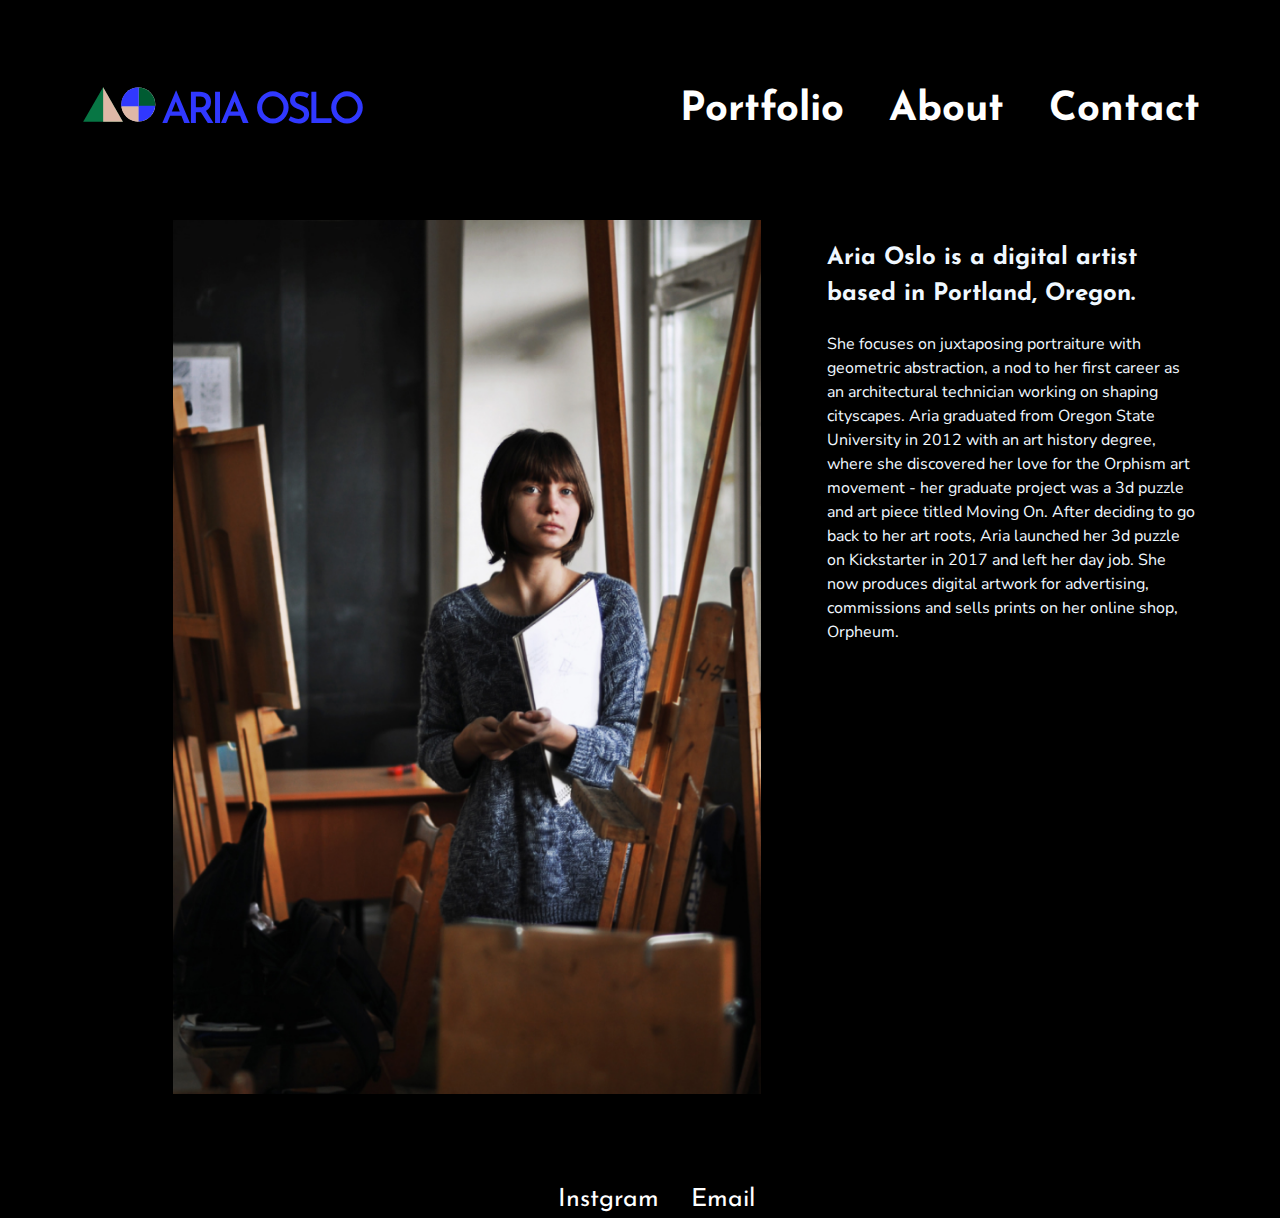
==== about.html @ ce4a0f3b "updating about and contact page" ====
<!DOCTYPE html>
<html lang="en">
  <head>
    <meta charset="UTF-8" />
    <meta name="viewport" content="width=device-width, initial-scale=1.0" />
    <title>Aria Oslo</title>
    <link rel="stylesheet" href="./style.css" />
    <header>
      <img src="./Assets/Site Logo.svg" width="300px" alt="aria-oslo-logo" />
      <nav>
        <a href="./index.html">Portfolio</a>
        <a href="./about.html">About</a>
        <a href="./contact.html">Contact</a>
      </nav>
    </header>
  </head>
  <body>
    <section class="about">
      <div class="headshot">
        <img src="./Assets/headshot 1.png" />
      </div>

      <div class="description">
        <h2>Aria Oslo is a digital artist based in Portland, Oregon. </h2>
        <p>
            She focuses on juxtaposing portraiture with geometric abstraction, a
             nod to her first career as an architectural technician working on shaping cityscapes. 
             Aria graduated from Oregon State University in 2012 with an art history degree, where she discovered her love for the Orphism art movement 
             - her graduate project was a 3d puzzle and art piece titled Moving On. After deciding to go back to her art roots, Aria launched her 3d puzzle on
              Kickstarter in 2017 and left her day job. She now produces digital artwork for advertising, commissions and sells prints on her online shop, Orpheum.
        </p>
      </div>
    </section>

  <footer>
    <a href="#">Instgram</a>
    <a href="#">Email</a>
  </footer>
</html>
---- style.css ----
@import url('https://fonts.googleapis.com/css2?family=Josefin+Sans:ital,wght@0,100..700;1,100..700&family=Nunito+Sans:ital,opsz,wght@0,6..12,200..1000;1,6..12,200..1000&display=swap');

header{
    display: flex;
    align-items: center;
    justify-content:space-between;
}

section {
    margin: 80px 0px 80px 0px;
    display: grid;
    grid-template-columns: repeat(12, 1fr);
    grid: 32px 32px;
    grid-auto-flow: dense;
}

section h1{
    grid-column: 2 / span 10;
    text-align: center;
}

section.project div.artwork {
    grid-column: 2 / span 7;
    
}

section.project div.description {
    grid-column: 9 / span 4;

}

section.project img{
    width: 80%;
}


section.project-alt div.artwork {
    grid-column: 7 / span 7;
    text-align: center;
     
}

section.project-alt div.description {
    grid-column: 1 / span 4;

}


section.about div.headshot{
    grid-column: 2 / span 7;
}

section.about img{
    width: 90%;
}
section.about div.description {
    grid-column: 9 / span 4;

}




body {
font-family: "Nunito Sans", sans-serif;
  font-size: 16px;
  line-height: 1.5;
  background-color: black;
  color:aliceblue;
  margin: 80px auto 40px auto;
  width: 1120px;
  height: 900px;
}

footer {
    display: flex;
    justify-content: center; 
    font-family: "Josefin Sans", sans-serif;
    font-size: 25px;
    font-weight: 400;
    text-align: center;
    margin: 0 16px 0 16px;
}



h1, nav{
    font-family: "Josefin Sans", sans-serif;
  font-size: 40px;
  font-weight: 700;
}
h2{ 
    font-family:"Josefin Sans", sans-serif;
    font: 24px;
    font-weight: 400px;
}
a {
  color: #ffffffff;
  text-decoration: none;
  margin: 0 0 0 32px;
  transition: color 1s, margin 1s;
}

a:hover {
  color: #deb8a7;
  margin: 0 0 0 62px;
}

a:active {
    color: blue;
}
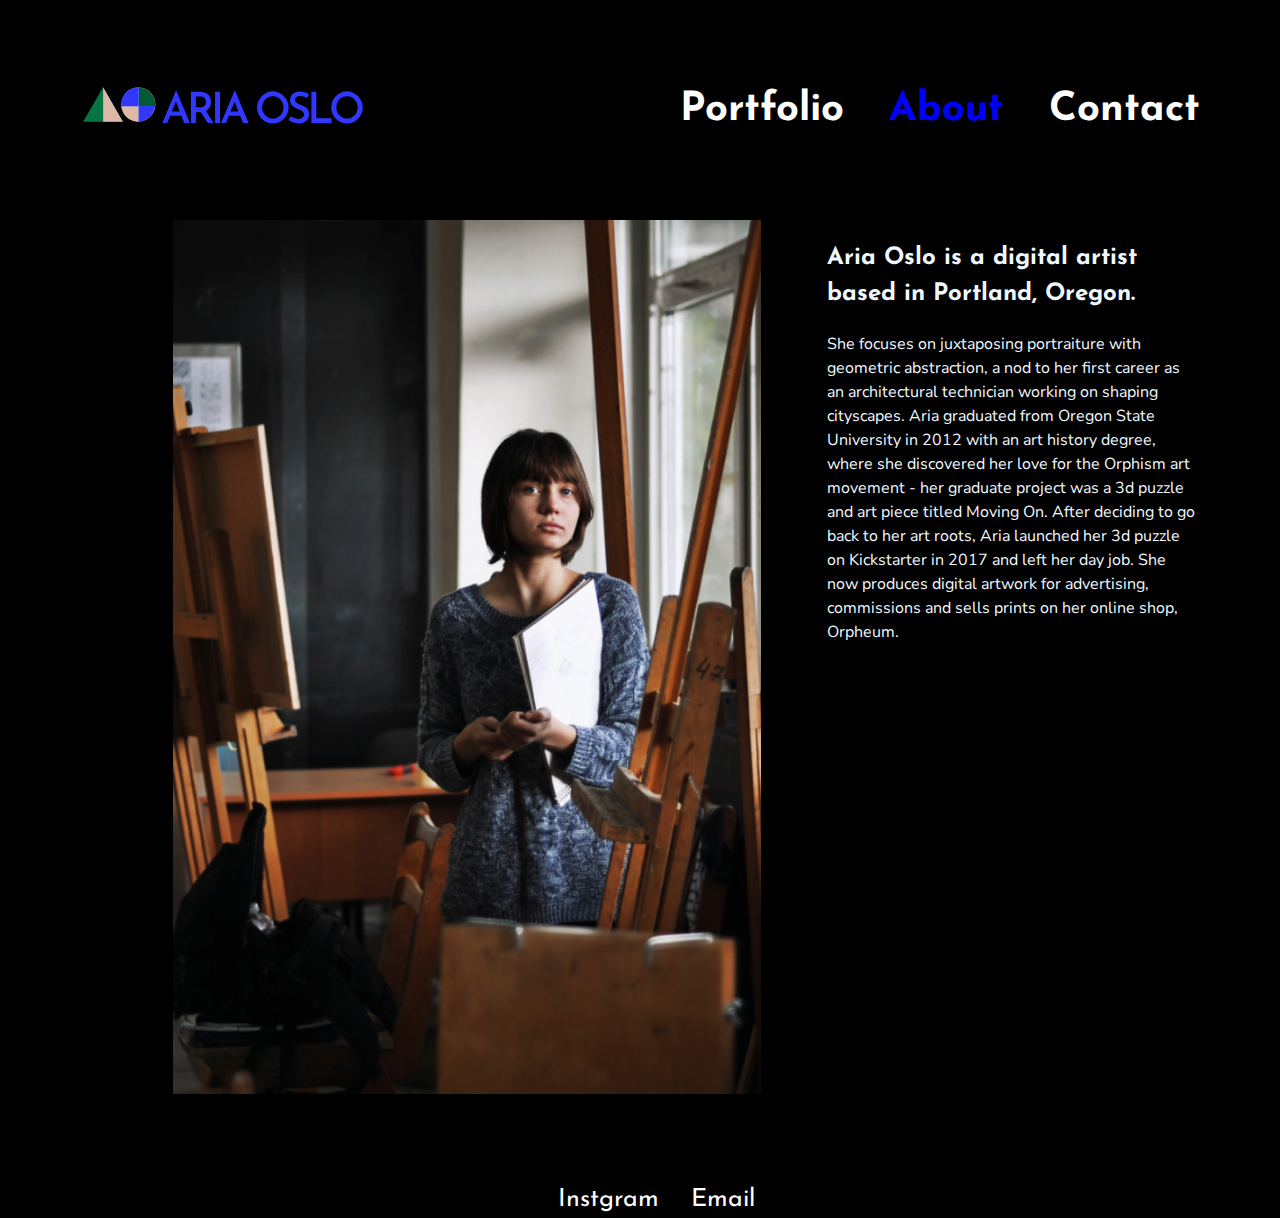
==== commit 3a2925c9: "more updates" ====
--- a/about.html
+++ b/about.html
@@ -9,7 +9,7 @@
       <img src="./Assets/Site Logo.svg" width="300px" alt="aria-oslo-logo" />
       <nav>
         <a href="./index.html">Portfolio</a>
-        <a href="./about.html">About</a>
+        <a href="./about.html" class="active">About</a>
         <a href="./contact.html">Contact</a>
       </nav>
     </header>
--- a/style.css
+++ b/style.css
@@ -59,6 +59,11 @@
 }
 
 
+section.contact div.form {
+    grid-column: 4 / span 6;
+    text-align: center;
+}
+
 
 
 body {
@@ -101,11 +106,11 @@
   transition: color 1s, margin 1s;
 }
 
-a:hover {
+a:hover  {
   color: #deb8a7;
   margin: 0 0 0 62px;
 }
 
-a:active {
+a.active {
     color: blue;
-}
+}